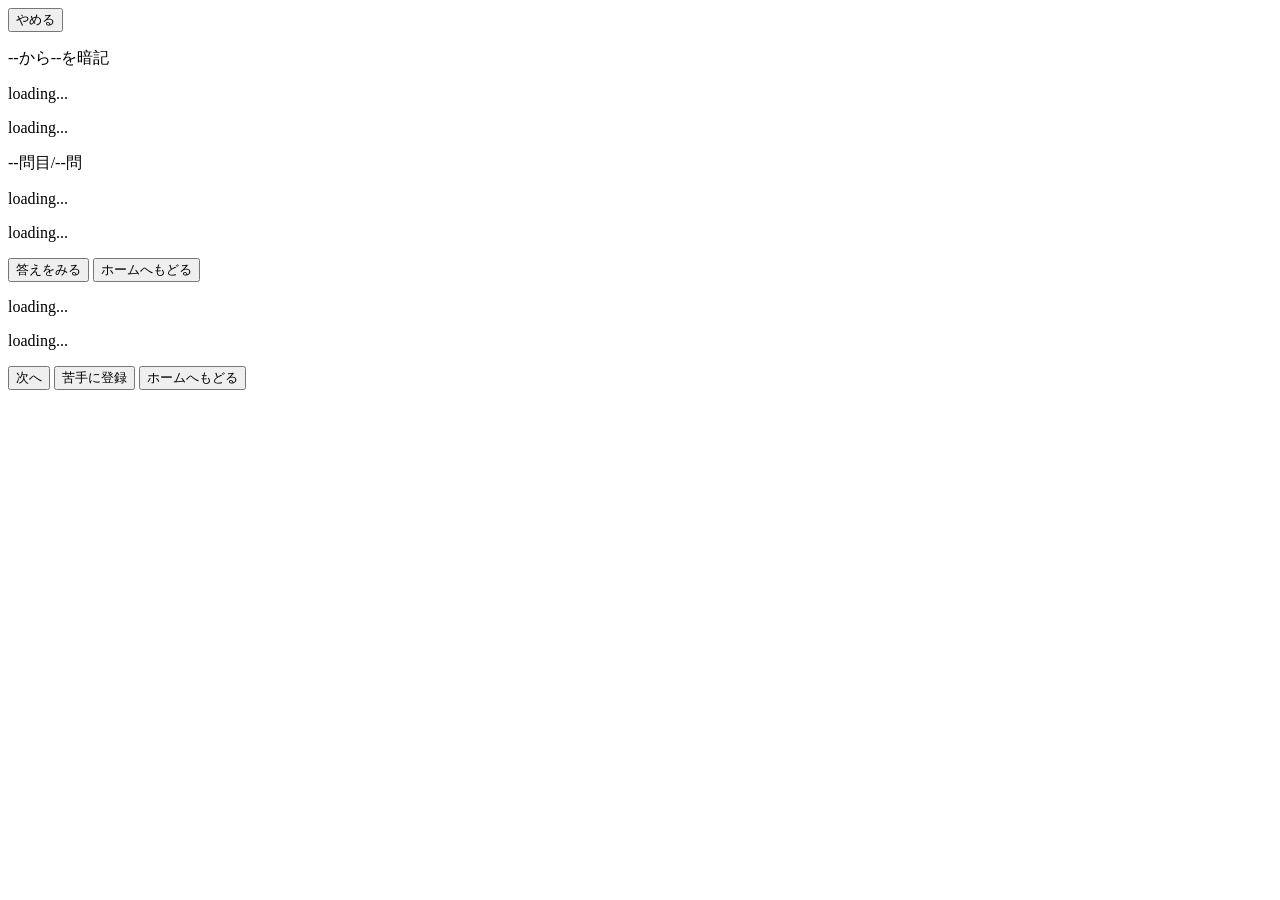
==== card.html @ 1503b4ea "Create card.html" ====
<html lang="ja">
  
<head>
  <meta charset="UTF-8">
  <meta name="viewport" content="width=device-width, initial-scale=1.0">

  <title>熟語の読み方</title>
  <meta name="apple-mobile-web-app-capable" content="yes"> 
  <link rel="preconnect" href="https://fonts.googleapis.com">
  <link rel="preconnect" href="https://fonts.gstatic.com" crossorigin>
  <link href="https://fonts.googleapis.com/css2?family=BIZ+UDGothic:wght@400;700&display=swap" rel="stylesheet">
  <link rel="preconnect" href="https://fonts.googleapis.com">
<link rel="preconnect" href="https://fonts.gstatic.com" crossorigin>
<link href="https://fonts.googleapis.com/css2?family=Signika+Negative:wght@300..700&display=swap" rel="stylesheet">
  <link rel="stylesheet" href="cardStyle.css">
  <script src="cardScript.js" defer></script>
</head>
  
<body>
  <header id="app-header">
    <div id="title-area">
      <button id="return-button">やめる</button>
      <p id="header-title"><span id="header-question">--</span>から<span id="header-answer">--</span>を暗記</p>
    </div>
    <div id="user-area" class="hidden">
      <p id="header-username" class="hidden">loading...</p>
    </div>
  </header>
  <div id="loading-overlay">
    <p id="loading-text">loading...</p>
  </div>
  
  <main>
    <div id="question-container" class="hidden">
      <div id="detail-area">
        <p id="now-and-question"><span id="now-count">--</span><span class="mini">問目</span>/<span id="question-count">--</span><span class="mini">問</span></p>
      </div>
      <div class="flip-card-container">
        <div class="flip-card-inner" id="card">
          <div class="flip-card-front">
            <p id="front-content">loading...</p>
            <p id="front-sub-content">loading...</p>
      
            <button id="show-answer-btn">答えをみる</button>
            <button id="to-index-btn" class="hidden">ホーム<span id="mini">へもどる</span></button>
          </div>
          <div class="flip-card-back">
            <p id="back-question-content">loading...</p>
            <p id="back-content">loading...</p>
      
            <button id="next-question-btn">次へ</button>
            <button id="disliked-add-btn" class="add hidden">苦手に登録</button>
            <button id="to-index-btna" class="hidden">ホームへもどる</button>
          </div>
        </div>
      </div>
      <!--<div id="card-bottom-area">
        <button>前の問題へ</button>
        <button>｢苦手｣に追加</button>
      </div>-->
      <!--
      <div id="tate-area">
        <p id="to-tate">縦画面の表示設定は未完成です。<br>横画面でのプレイを推奨します。</p>
      </div>
      -->
    </div>
  </main>
  
</body>
</html>
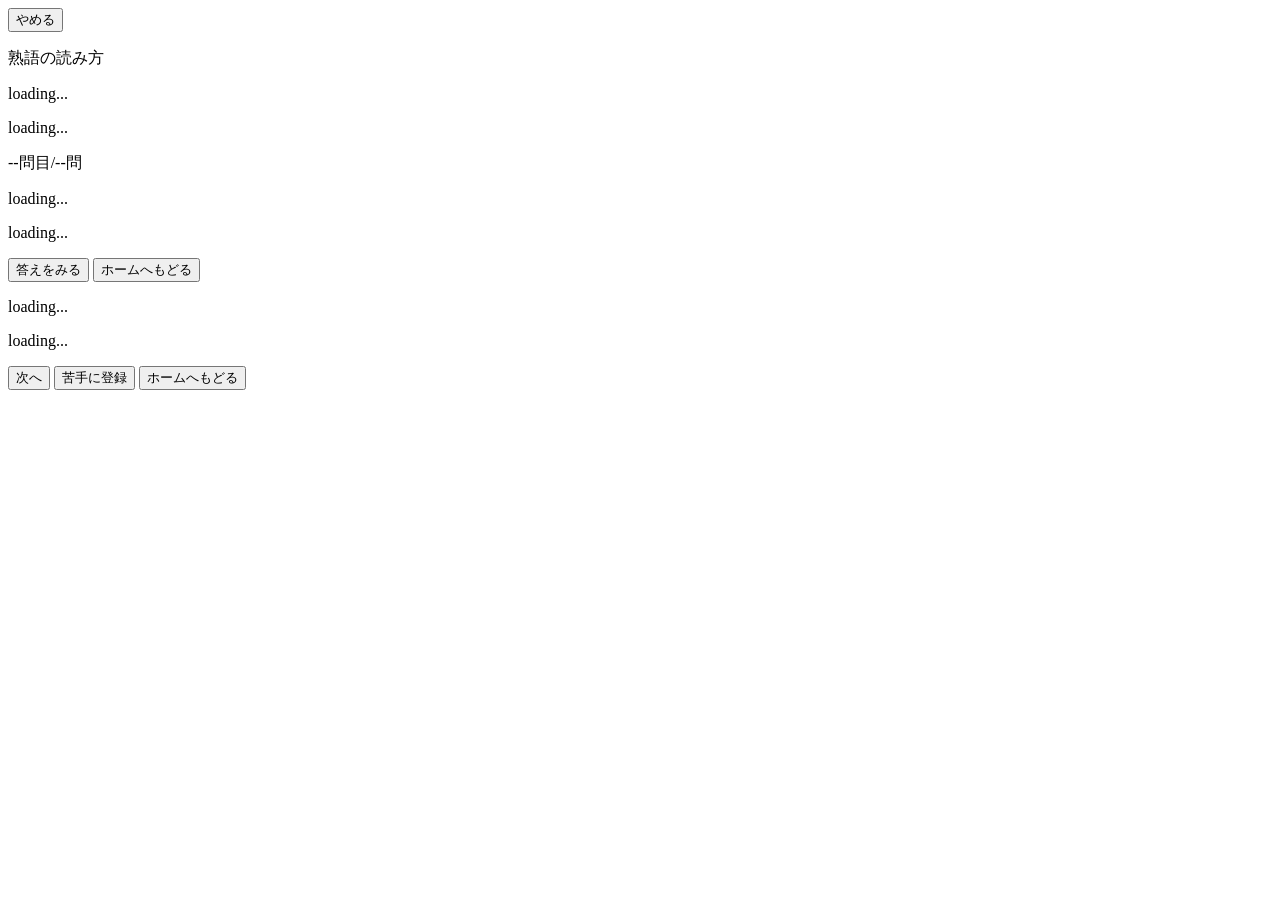
==== commit e483538d: "Update card.html" ====
--- a/card.html
+++ b/card.html
@@ -10,8 +10,13 @@
   <link rel="preconnect" href="https://fonts.gstatic.com" crossorigin>
   <link href="https://fonts.googleapis.com/css2?family=BIZ+UDGothic:wght@400;700&display=swap" rel="stylesheet">
   <link rel="preconnect" href="https://fonts.googleapis.com">
-<link rel="preconnect" href="https://fonts.gstatic.com" crossorigin>
-<link href="https://fonts.googleapis.com/css2?family=Signika+Negative:wght@300..700&display=swap" rel="stylesheet">
+  <link rel="preconnect" href="https://fonts.gstatic.com" crossorigin>
+  <link href="https://fonts.googleapis.com/css2?family=Signika+Negative:wght@300..700&display=swap" rel="stylesheet">
+  
+  <link rel="icon" type="image/png" sizes="32x32" href="icon-512.png">
+  <link rel="apple-touch-icon" href="icon-512.png">
+  <link rel="icon" type="image/png" sizes="192x192" href="icon-512.png">
+  
   <link rel="stylesheet" href="cardStyle.css">
   <script src="cardScript.js" defer></script>
 </head>
@@ -20,7 +25,7 @@
   <header id="app-header">
     <div id="title-area">
       <button id="return-button">やめる</button>
-      <p id="header-title"><span id="header-question">--</span>から<span id="header-answer">--</span>を暗記</p>
+      <p id="header-title">熟語の読み方</p>
     </div>
     <div id="user-area" class="hidden">
       <p id="header-username" class="hidden">loading...</p>
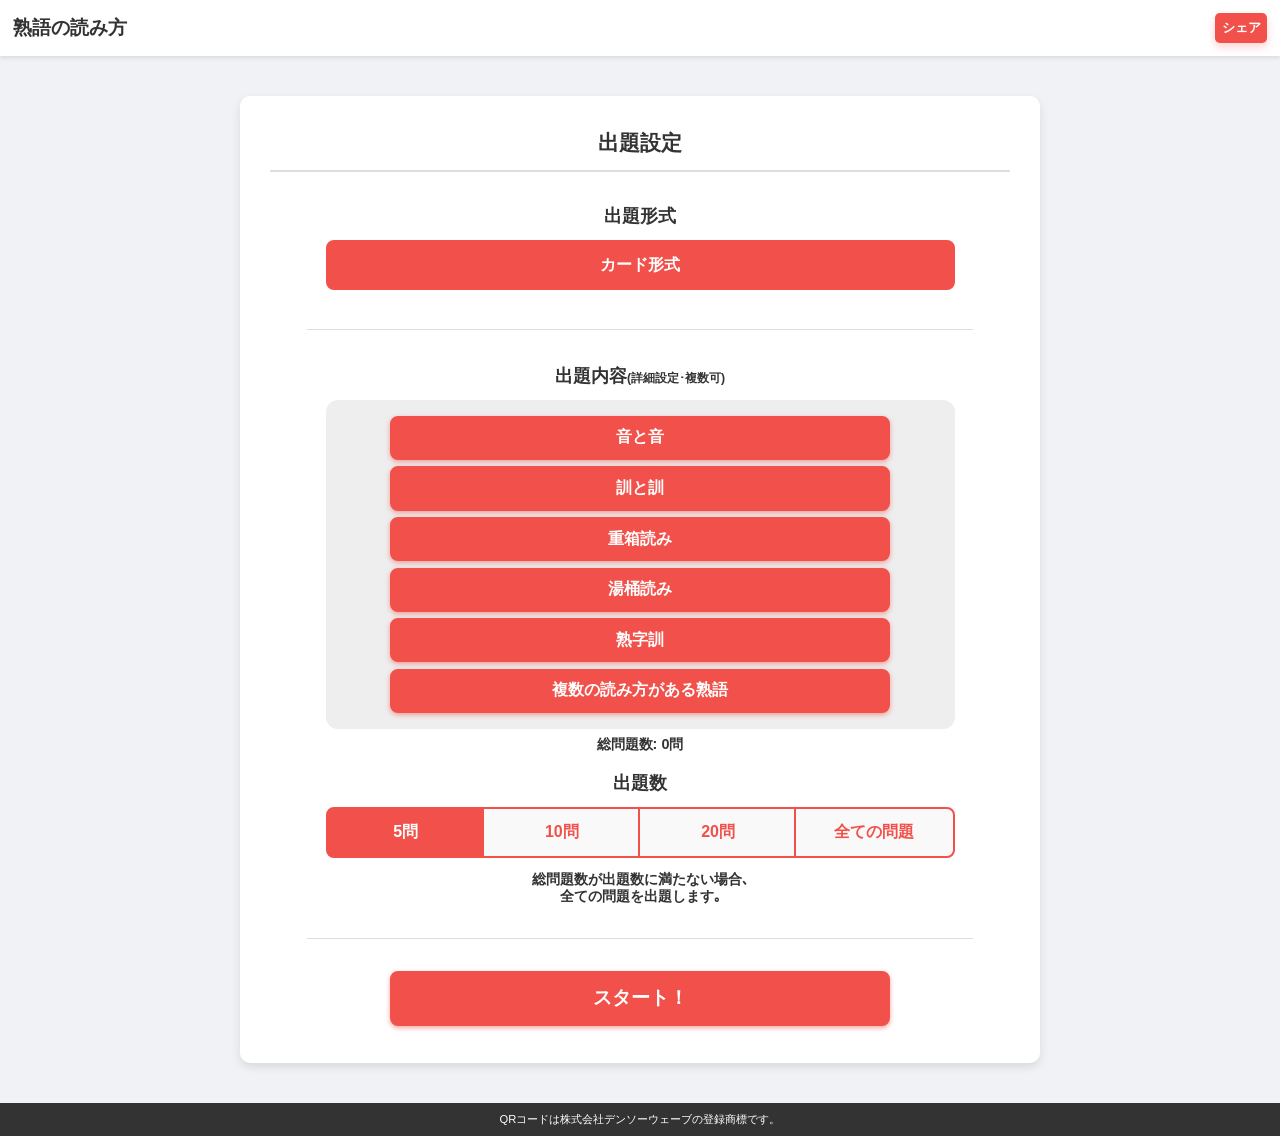
==== commit 8cde19a6: "Update card.html" ====
--- a/card.html
+++ b/card.html
@@ -44,13 +44,13 @@
         <div class="flip-card-inner" id="card">
           <div class="flip-card-front">
             <p id="front-content">loading...</p>
-            <p id="front-sub-content">loading...</p>
+            <!--<p id="front-sub-content">loading...</p>-->
       
             <button id="show-answer-btn">答えをみる</button>
             <button id="to-index-btn" class="hidden">ホーム<span id="mini">へもどる</span></button>
           </div>
           <div class="flip-card-back">
-            <p id="back-question-content">loading...</p>
+            <!--<p id="back-question-content">loading...</p>-->
             <p id="back-content">loading...</p>
       
             <button id="next-question-btn">次へ</button>
--- a/cardStyle.css
+++ b/cardStyle.css
@@ -0,0 +1,285 @@
+:root {
+  /*--primary: #ED1E14;*/
+  --primary: #f1514a;
+  /*--primary: #CF3A3B;*/
+  --primary-rgb: 241, 81, 74;
+  
+  --light: #fdeceb;
+}
+
+* {
+  margin: 0;
+  padding: 0;
+  box-sizing: border-box;
+  touch-action: manipulation;
+}
+
+html {
+  font-size: 16px;
+}
+
+body {
+  font-family: "BIZ UDGothic", sans-serif;
+  background-color: #f0f2f5;
+  color: #333;
+  line-height: 1.6;
+}
+
+.mini {
+  font-size: 0.8rem;
+}
+
+
+#app-header {
+  display: flex;
+  justify-content: space-between;
+  align-items: center;
+  padding: 0.8rem;
+  background-color: #ffffff;
+  box-shadow: 0 2px 4px rgba(0, 0, 0, 0.1);
+}
+#app-header .hidden {
+  display: none;
+}
+#app-header #title-area,
+#app-header #user-area {
+  display: flex;
+}
+#app-header #title-area #header-title {
+  font-weight: 700;
+  font-size: 1.2rem;
+}
+#app-header #user-area #header-username {
+  font-weight: 700;
+}
+#app-header #return-button {
+  font-family: "BIZ UDGothic", sans-serif;
+  font-weight: 700;
+  font-size: 0.8rem;
+  
+  padding: 0.3rem;
+  margin: 0 0.8rem 0 0;
+  width: auto;
+  text-align: center;
+  cursor: pointer;
+  display: block;
+  box-sizing: border-box;
+
+  background-color: var(--primary);
+  color: #fff;
+  border: none;
+  border-radius: 0.3rem;
+  box-shadow: 0 4px 8px rgba(var(--primary-rgb), 0.25);
+}
+
+#loading-overlay {
+  position: fixed;
+  top: 0;
+  left: 0;
+  width: 100%;
+  height: 100%;
+  background-color: rgba(0, 0, 0, 0.8);
+  display: flex;
+  justify-content: center;
+  align-items: center;
+  z-index: 1000;
+}
+#loading-overlay.hidden {
+  display: none;
+}
+#loading-text {
+  font-size: 6rem;
+  color: white;
+}
+
+.hidden {
+  display: none;
+}
+
+
+#question-container {
+  display: flex;
+  flex-direction: column; /* 要素を縦に並べる（重要） */
+  /*flex-wrap: wrap; /* 子要素を折り返すように設定 */
+  align-items: center;
+  justify-content: center; /* カードや情報を中央寄せ */
+  max-width: 800px;
+  margin: 40px auto;
+  padding: 30px;
+  background-color: #ffffff;
+  border-radius: 10px;
+  box-shadow: 0 4px 10px rgba(0, 0, 0, 0.1);
+  text-align: center;
+
+  touch-action: manipulation;
+}
+#question-container.hidden {
+  display: none;
+}
+
+#detail-area {
+  width: 100%;
+  font-size: 1.3rem;
+  color: #333;
+  font-weight: 700;
+  border-bottom: 2px solid #ddd;
+  padding-bottom: 10px;
+}
+
+.flip-card-container {
+  background-color: transparent;
+  height: 200px;
+  width: 100%;
+  max-width: 400px;
+  /* 3D効果のために必須 */
+  perspective: 1000px;
+  margin-top: 1.5rem;
+  margin-bottom: 1.5rem;
+
+  touch-action: manipulation;
+}
+/* カードの内側のコンテナ（実際に回転する要素） */
+.flip-card-inner {
+  position: relative;
+  width: 100%;
+  height: 100%;
+  text-align: center;
+  /* アニメーションの時間と滑らかさを定義 */
+  transition: transform 0.6s;
+  /* 子要素（表裏）を3D空間に配置 */
+  transform-style: preserve-3d;
+}
+/* JavaScriptによってこのクラスが付与されると回転する */
+.flip-card-inner.flipped {
+  transform: rotateY(180deg);
+}
+/* カードの表面と裏面の基本スタイル */
+.flip-card-front, .flip-card-back {
+  position: absolute;
+  width: 100%;
+  height: 100%;
+  /* 要素の裏側（回転して見えなくなった面）を非表示にする */
+  backface-visibility: hidden;
+  display: flex;
+  flex-direction: column;
+  justify-content: center;
+  align-items: center;
+  border-radius: 10px;
+  padding: 0.5rem;
+  box-sizing: border-box;
+  
+  border: 4px solid var(--primary);
+}
+/* 表面のスタイル */
+.flip-card-front {
+  background-color: var(--light);
+  color: black;
+  transform: rotateY(0deg); /* デフォルトの位置 */
+}
+/* 裏面のスタイル */
+.flip-card-back {
+  background-color: var(--primary);
+  color: white;
+  /* 初期状態で裏面を180度回転させて隠しておく */
+  transform: rotateY(180deg);
+}
+/*.underline {
+  background: linear-gradient(transparent 50%, rgba(206, 87, 155, 0.5) 50%);
+}*/
+#front-content,
+#back-content,
+#result-correct {
+  font-size: 1.4rem;
+  font-weight: 700;
+  line-height: 1.4;
+}
+#front-sub-content {
+  font-weight: 700;
+  font-size: 0.9rem;
+}
+#back-question-content {
+  font-weight: 700;
+  font-size: 0.8rem;
+}
+
+
+#show-answer-btn,
+#to-index-btn {
+  padding: 0.6rem 1rem;
+  
+  margin-top: 1rem;
+  font-weight: 700;
+  font-size: 1.1rem;
+  color: white;
+  cursor: pointer;
+  border: none;
+  border-radius: 6px;
+  background-color: var(--primary);
+  transition: all 0.3s ease;
+
+  touch-action: manipulation;
+}
+#next-question-btn {
+  padding: 0.6rem 1rem;
+  
+  margin-top: 1rem;
+  font-weight: 700;
+  font-size: 1.1rem;
+  color: var(--primary);
+  cursor: pointer;
+  border: none;
+  border-radius: 6px;
+  background-color: white;
+  transition: all 0.3s ease;
+
+  touch-action: manipulation;
+}
+#disliked-add-btn {
+  padding: 0.4rem 0.6rem;
+  
+  margin-top: 0.75rem;
+  font-weight: 700;
+  font-size: 1rem;
+  color: var(--primary);
+  cursor: pointer;
+  border: none;
+  border-radius: 6px;
+  background-color: white;
+  transition: all 0.3s ease;
+
+  touch-action: manipulation;
+}
+
+#card-bottom-area {
+  display: flex;
+  justify-content: space-between;
+  align-items: center;
+}
+#card-bottom-area button {
+  padding: 0.6rem 1rem;
+  
+  font-weight: 700;
+  font-size: 1.1rem;
+  color: white;
+  cursor: pointer;
+  border: none;
+  border-radius: 6px;
+  background-color: var(--primary);
+  transition: all 0.3s ease;
+}
+
+#tate-area {
+  display: none;
+}
+
+
+@media (max-width: 600px) {
+ /* #app-header {
+    flex-direction: column;
+    gap: 0.5rem;
+  }
+  */
+  #loading-text {
+    font-size: 4rem;
+  }
+}
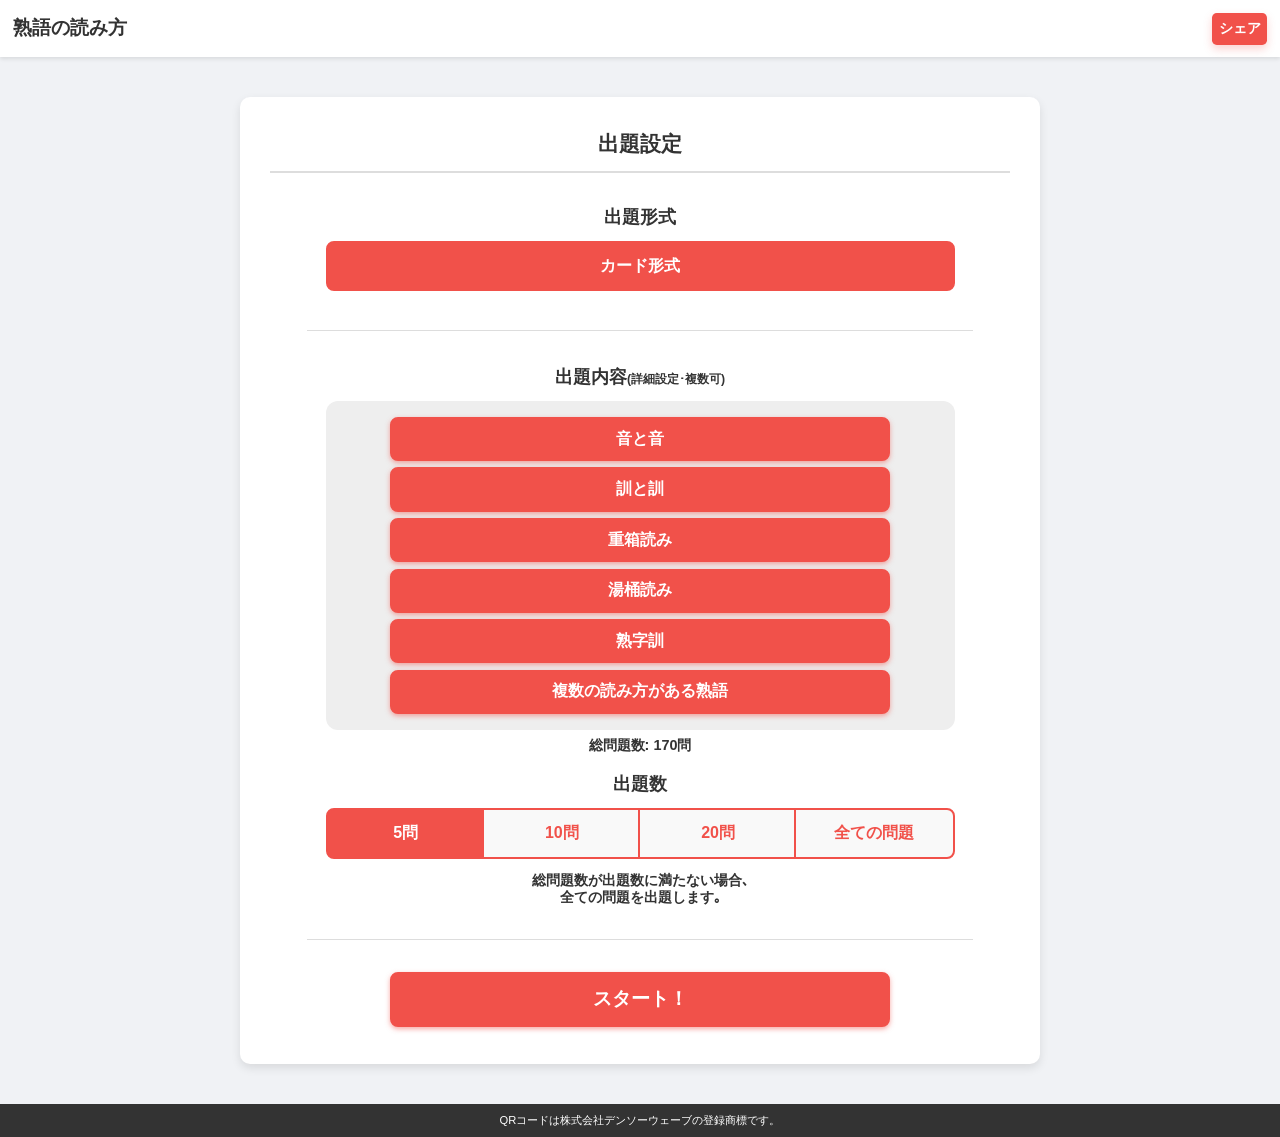
==== commit 5d1fd4de: "Update card.html" ====
--- a/card.html
+++ b/card.html
@@ -50,7 +50,7 @@
             <button id="to-index-btn" class="hidden">ホーム<span id="mini">へもどる</span></button>
           </div>
           <div class="flip-card-back">
-            <!--<p id="back-question-content">loading...</p>-->
+            <p id="back-question-content">loading...</p>
             <p id="back-content">loading...</p>
       
             <button id="next-question-btn">次へ</button>
--- a/cardStyle.css
+++ b/cardStyle.css
@@ -55,9 +55,9 @@
 #app-header #return-button {
   font-family: "BIZ UDGothic", sans-serif;
   font-weight: 700;
-  font-size: 0.8rem;
-  
-  padding: 0.3rem;
+  font-size: 0.9rem;
+  
+  padding: 0.4rem;
   margin: 0 0.8rem 0 0;
   width: auto;
   text-align: center;
